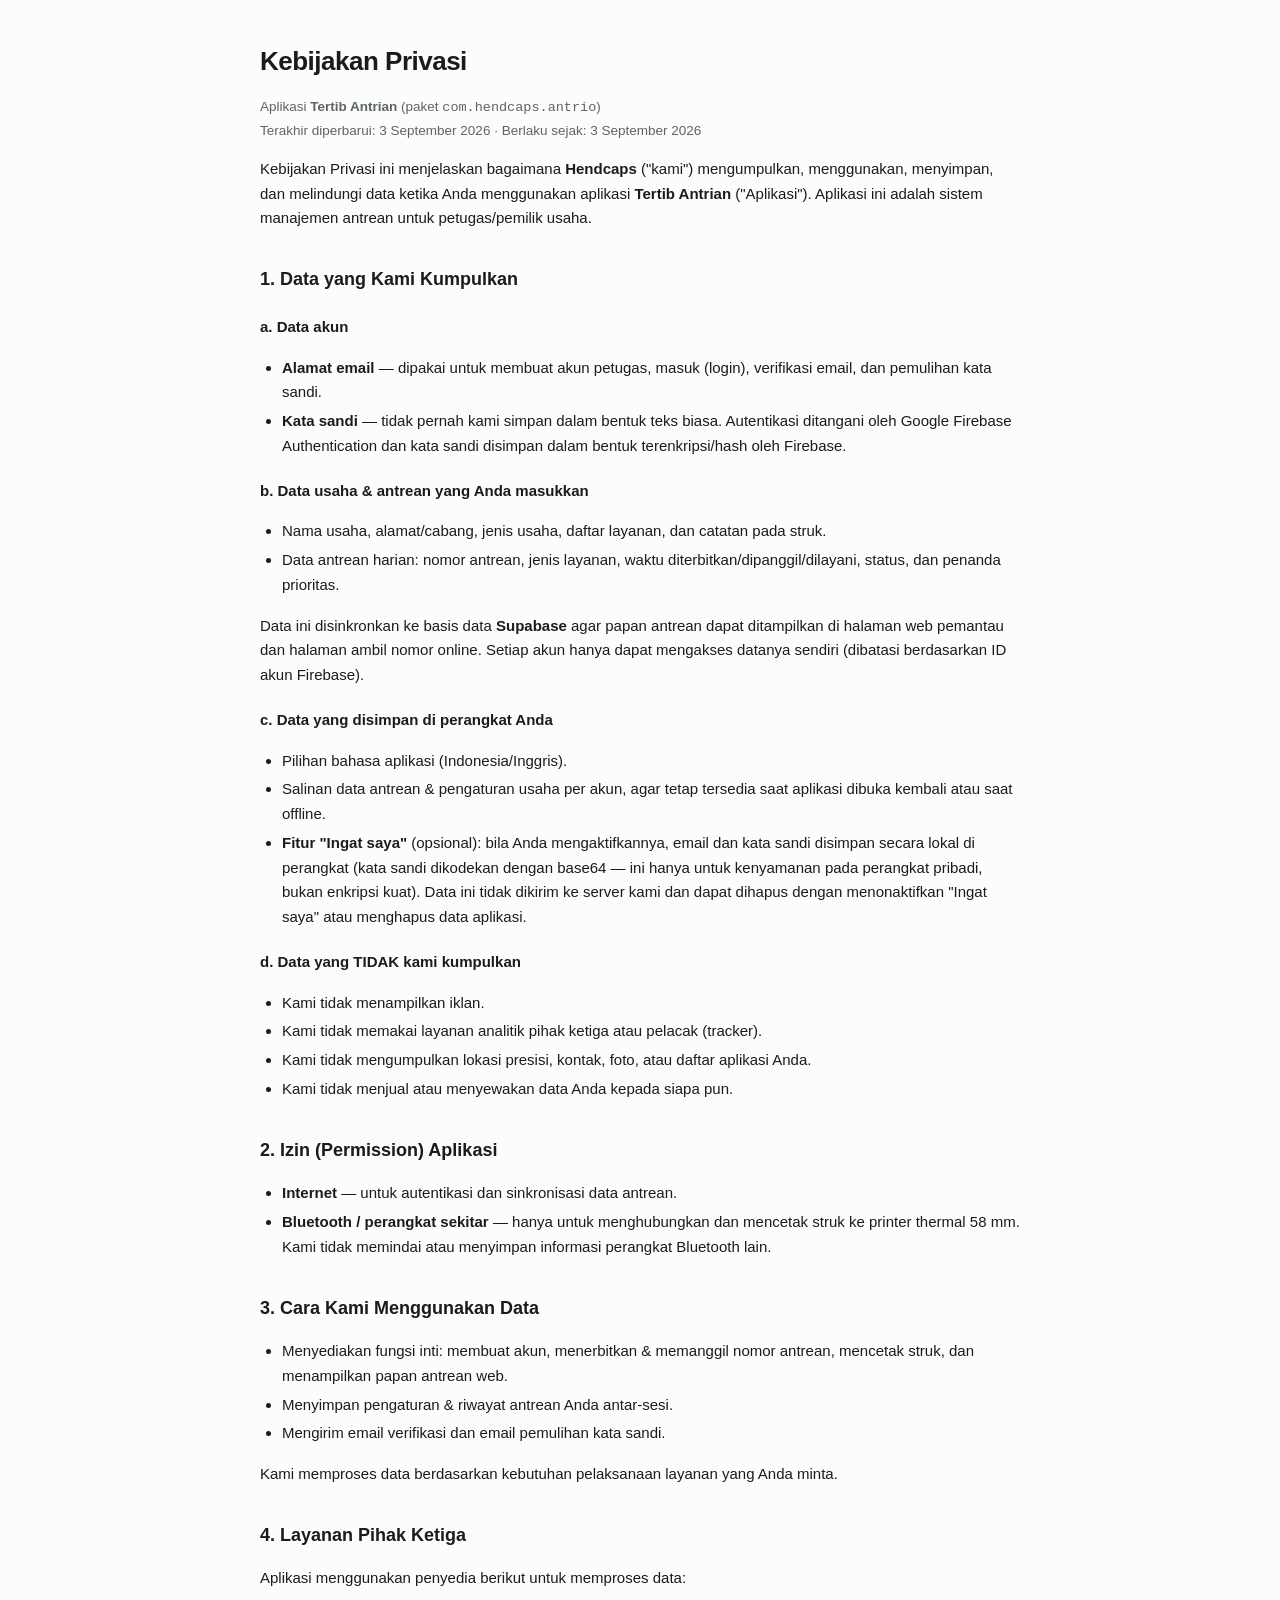
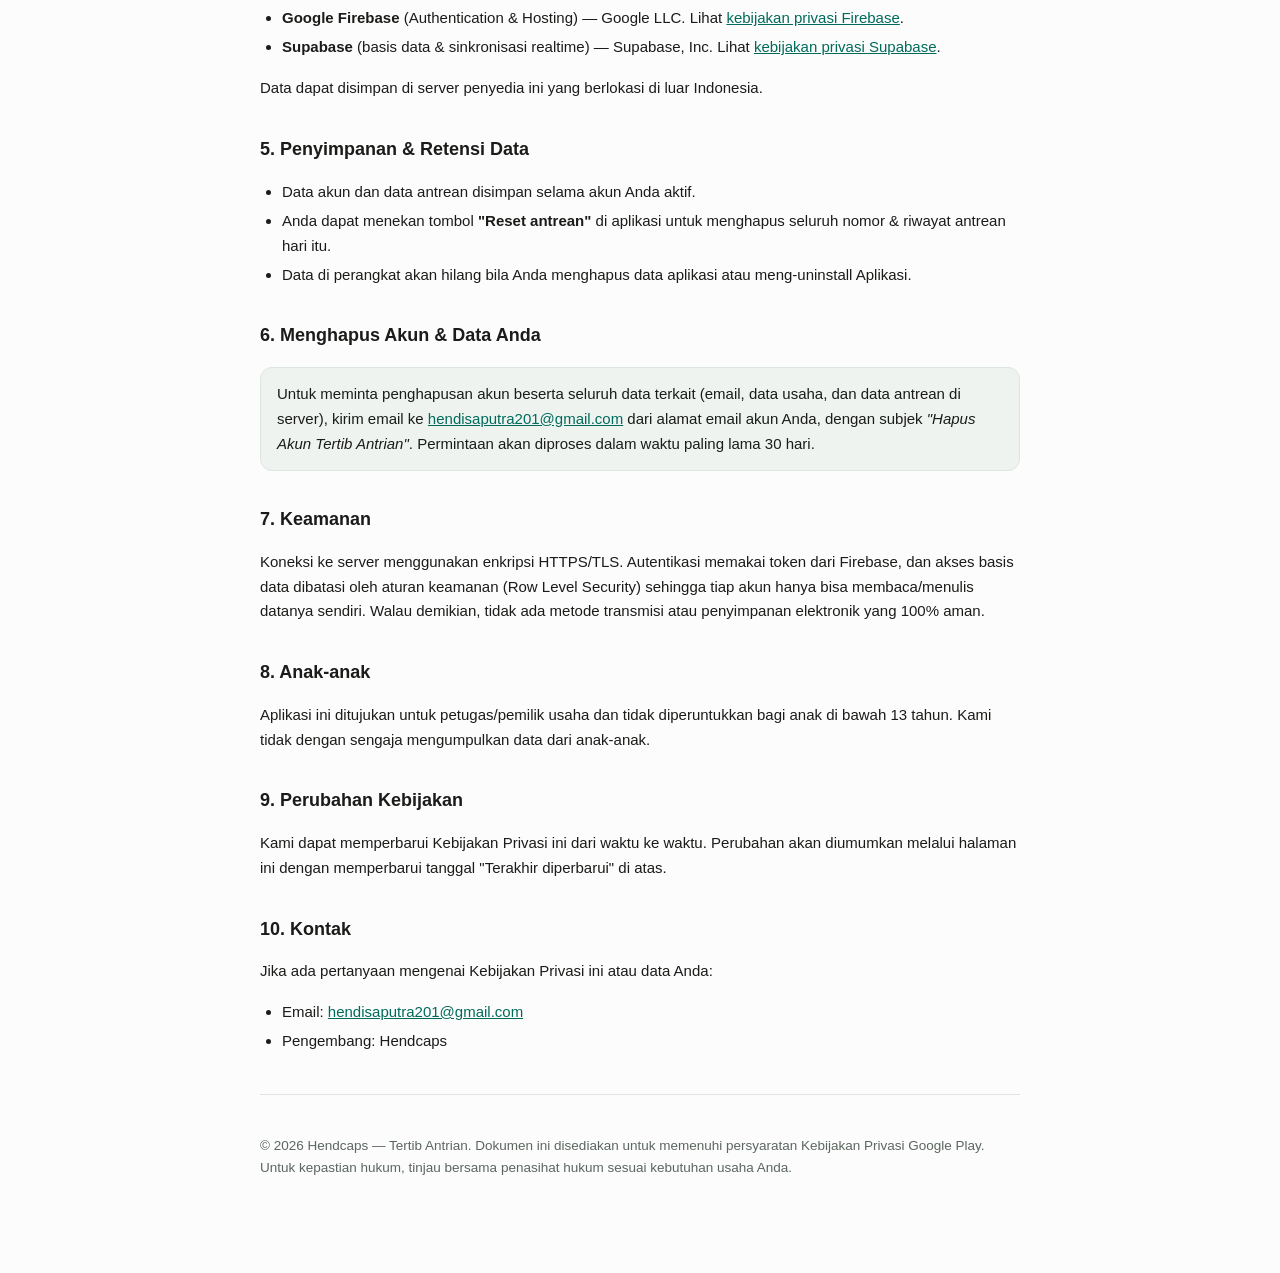
==== index.html @ e9e581f9 "Add files via upload" ====
<!doctype html>
<html lang="id">
<head>
<meta charset="utf-8">
<meta name="viewport" content="width=device-width, initial-scale=1">
<title>Kebijakan Privasi — Tertib Antrian</title>
<style>
  :root { color-scheme: light dark; }
  * { box-sizing: border-box; }
  body {
    font-family: -apple-system, BlinkMacSystemFont, "Segoe UI", Roboto, sans-serif;
    line-height: 1.65; margin: 0; padding: 40px 20px 80px;
    background: #fbfcfb; color: #1b1c1a;
  }
  main { max-width: 760px; margin: 0 auto; }
  h1 { font-size: 26px; margin: 0 0 4px; letter-spacing: -0.5px; }
  h2 { font-size: 18px; margin: 34px 0 8px; }
  h3 { font-size: 15px; margin: 20px 0 6px; }
  p, li { font-size: 15px; }
  ul { padding-left: 22px; }
  li { margin: 4px 0; }
  a { color: #006b5b; }
  .muted { color: #5c6660; font-size: 13.5px; }
  .box {
    background: #eef3f0; border: 1px solid #dde5e0; border-radius: 12px;
    padding: 14px 16px; margin: 16px 0;
  }
  hr { border: none; border-top: 1px solid #e0e5e1; margin: 40px 0; }
  @media (prefers-color-scheme: dark) {
    body { background: #14171a; color: #e6e9e6; }
    a { color: #62d3bd; }
    .muted { color: #9aa39d; }
    .box { background: #1e2529; border-color: #2b333a; }
    hr { border-top-color: #2b333a; }
  }
</style>
</head>
<body>
<main>

<h1>Kebijakan Privasi</h1>
<p class="muted">Aplikasi <strong>Tertib Antrian</strong> (paket <code>com.hendcaps.antrio</code>)<br>
Terakhir diperbarui: 3 September 2026 &middot; Berlaku sejak: 3 September 2026</p>

<p>Kebijakan Privasi ini menjelaskan bagaimana <strong>Hendcaps</strong> ("kami")
mengumpulkan, menggunakan, menyimpan, dan melindungi data ketika Anda menggunakan
aplikasi <strong>Tertib Antrian</strong> ("Aplikasi"). Aplikasi ini adalah sistem
manajemen antrean untuk petugas/pemilik usaha.</p>

<h2>1. Data yang Kami Kumpulkan</h2>

<h3>a. Data akun</h3>
<ul>
  <li><strong>Alamat email</strong> — dipakai untuk membuat akun petugas, masuk (login),
      verifikasi email, dan pemulihan kata sandi.</li>
  <li><strong>Kata sandi</strong> — tidak pernah kami simpan dalam bentuk teks biasa.
      Autentikasi ditangani oleh Google Firebase Authentication dan kata sandi
      disimpan dalam bentuk terenkripsi/hash oleh Firebase.</li>
</ul>

<h3>b. Data usaha & antrean yang Anda masukkan</h3>
<ul>
  <li>Nama usaha, alamat/cabang, jenis usaha, daftar layanan, dan catatan pada struk.</li>
  <li>Data antrean harian: nomor antrean, jenis layanan, waktu diterbitkan/dipanggil/dilayani,
      status, dan penanda prioritas.</li>
</ul>
<p>Data ini disinkronkan ke basis data <strong>Supabase</strong> agar papan antrean
dapat ditampilkan di halaman web pemantau dan halaman ambil nomor online. Setiap
akun hanya dapat mengakses datanya sendiri (dibatasi berdasarkan ID akun Firebase).</p>

<h3>c. Data yang disimpan di perangkat Anda</h3>
<ul>
  <li>Pilihan bahasa aplikasi (Indonesia/Inggris).</li>
  <li>Salinan data antrean & pengaturan usaha per akun, agar tetap tersedia saat
      aplikasi dibuka kembali atau saat offline.</li>
  <li><strong>Fitur "Ingat saya"</strong> (opsional): bila Anda mengaktifkannya, email
      dan kata sandi disimpan secara lokal di perangkat (kata sandi dikodekan dengan
      base64 — ini hanya untuk kenyamanan pada perangkat pribadi, bukan enkripsi kuat).
      Data ini tidak dikirim ke server kami dan dapat dihapus dengan menonaktifkan
      "Ingat saya" atau menghapus data aplikasi.</li>
</ul>

<h3>d. Data yang TIDAK kami kumpulkan</h3>
<ul>
  <li>Kami tidak menampilkan iklan.</li>
  <li>Kami tidak memakai layanan analitik pihak ketiga atau pelacak (tracker).</li>
  <li>Kami tidak mengumpulkan lokasi presisi, kontak, foto, atau daftar aplikasi Anda.</li>
  <li>Kami tidak menjual atau menyewakan data Anda kepada siapa pun.</li>
</ul>

<h2>2. Izin (Permission) Aplikasi</h2>
<ul>
  <li><strong>Internet</strong> — untuk autentikasi dan sinkronisasi data antrean.</li>
  <li><strong>Bluetooth / perangkat sekitar</strong> — hanya untuk menghubungkan dan
      mencetak struk ke printer thermal 58&nbsp;mm. Kami tidak memindai atau menyimpan
      informasi perangkat Bluetooth lain.</li>
</ul>

<h2>3. Cara Kami Menggunakan Data</h2>
<ul>
  <li>Menyediakan fungsi inti: membuat akun, menerbitkan & memanggil nomor antrean,
      mencetak struk, dan menampilkan papan antrean web.</li>
  <li>Menyimpan pengaturan & riwayat antrean Anda antar-sesi.</li>
  <li>Mengirim email verifikasi dan email pemulihan kata sandi.</li>
</ul>
<p>Kami memproses data berdasarkan kebutuhan pelaksanaan layanan yang Anda minta.</p>

<h2>4. Layanan Pihak Ketiga</h2>
<p>Aplikasi menggunakan penyedia berikut untuk memproses data:</p>
<ul>
  <li><strong>Google Firebase</strong> (Authentication &amp; Hosting) — Google LLC.
      Lihat <a href="https://firebase.google.com/support/privacy" target="_blank" rel="noopener">kebijakan privasi Firebase</a>.</li>
  <li><strong>Supabase</strong> (basis data &amp; sinkronisasi realtime) — Supabase, Inc.
      Lihat <a href="https://supabase.com/privacy" target="_blank" rel="noopener">kebijakan privasi Supabase</a>.</li>
</ul>
<p>Data dapat disimpan di server penyedia ini yang berlokasi di luar Indonesia.</p>

<h2>5. Penyimpanan &amp; Retensi Data</h2>
<ul>
  <li>Data akun dan data antrean disimpan selama akun Anda aktif.</li>
  <li>Anda dapat menekan tombol <strong>"Reset antrean"</strong> di aplikasi untuk
      menghapus seluruh nomor & riwayat antrean hari itu.</li>
  <li>Data di perangkat akan hilang bila Anda menghapus data aplikasi atau
      meng-uninstall Aplikasi.</li>
</ul>

<h2>6. Menghapus Akun &amp; Data Anda</h2>
<div class="box">
  <p style="margin:0">Untuk meminta penghapusan akun beserta seluruh data terkait
  (email, data usaha, dan data antrean di server), kirim email ke
  <a href="mailto:hendisaputra201@gmail.com">hendisaputra201@gmail.com</a>
  dari alamat email akun Anda, dengan subjek <em>"Hapus Akun Tertib Antrian"</em>.
  Permintaan akan diproses dalam waktu paling lama 30 hari.</p>
</div>

<h2>7. Keamanan</h2>
<p>Koneksi ke server menggunakan enkripsi HTTPS/TLS. Autentikasi memakai token dari
Firebase, dan akses basis data dibatasi oleh aturan keamanan (Row Level Security)
sehingga tiap akun hanya bisa membaca/menulis datanya sendiri. Walau demikian, tidak
ada metode transmisi atau penyimpanan elektronik yang 100% aman.</p>

<h2>8. Anak-anak</h2>
<p>Aplikasi ini ditujukan untuk petugas/pemilik usaha dan tidak diperuntukkan bagi
anak di bawah 13 tahun. Kami tidak dengan sengaja mengumpulkan data dari anak-anak.</p>

<h2>9. Perubahan Kebijakan</h2>
<p>Kami dapat memperbarui Kebijakan Privasi ini dari waktu ke waktu. Perubahan akan
diumumkan melalui halaman ini dengan memperbarui tanggal "Terakhir diperbarui" di atas.</p>

<h2>10. Kontak</h2>
<p>Jika ada pertanyaan mengenai Kebijakan Privasi ini atau data Anda:</p>
<ul>
  <li>Email: <a href="mailto:hendisaputra201@gmail.com">hendisaputra201@gmail.com</a></li>
  <li>Pengembang: Hendcaps</li>
</ul>

<hr>
<p class="muted">&copy; 2026 Hendcaps — Tertib Antrian. Dokumen ini disediakan untuk
memenuhi persyaratan Kebijakan Privasi Google Play. Untuk kepastian hukum, tinjau
bersama penasihat hukum sesuai kebutuhan usaha Anda.</p>

</main>
</body>
</html>
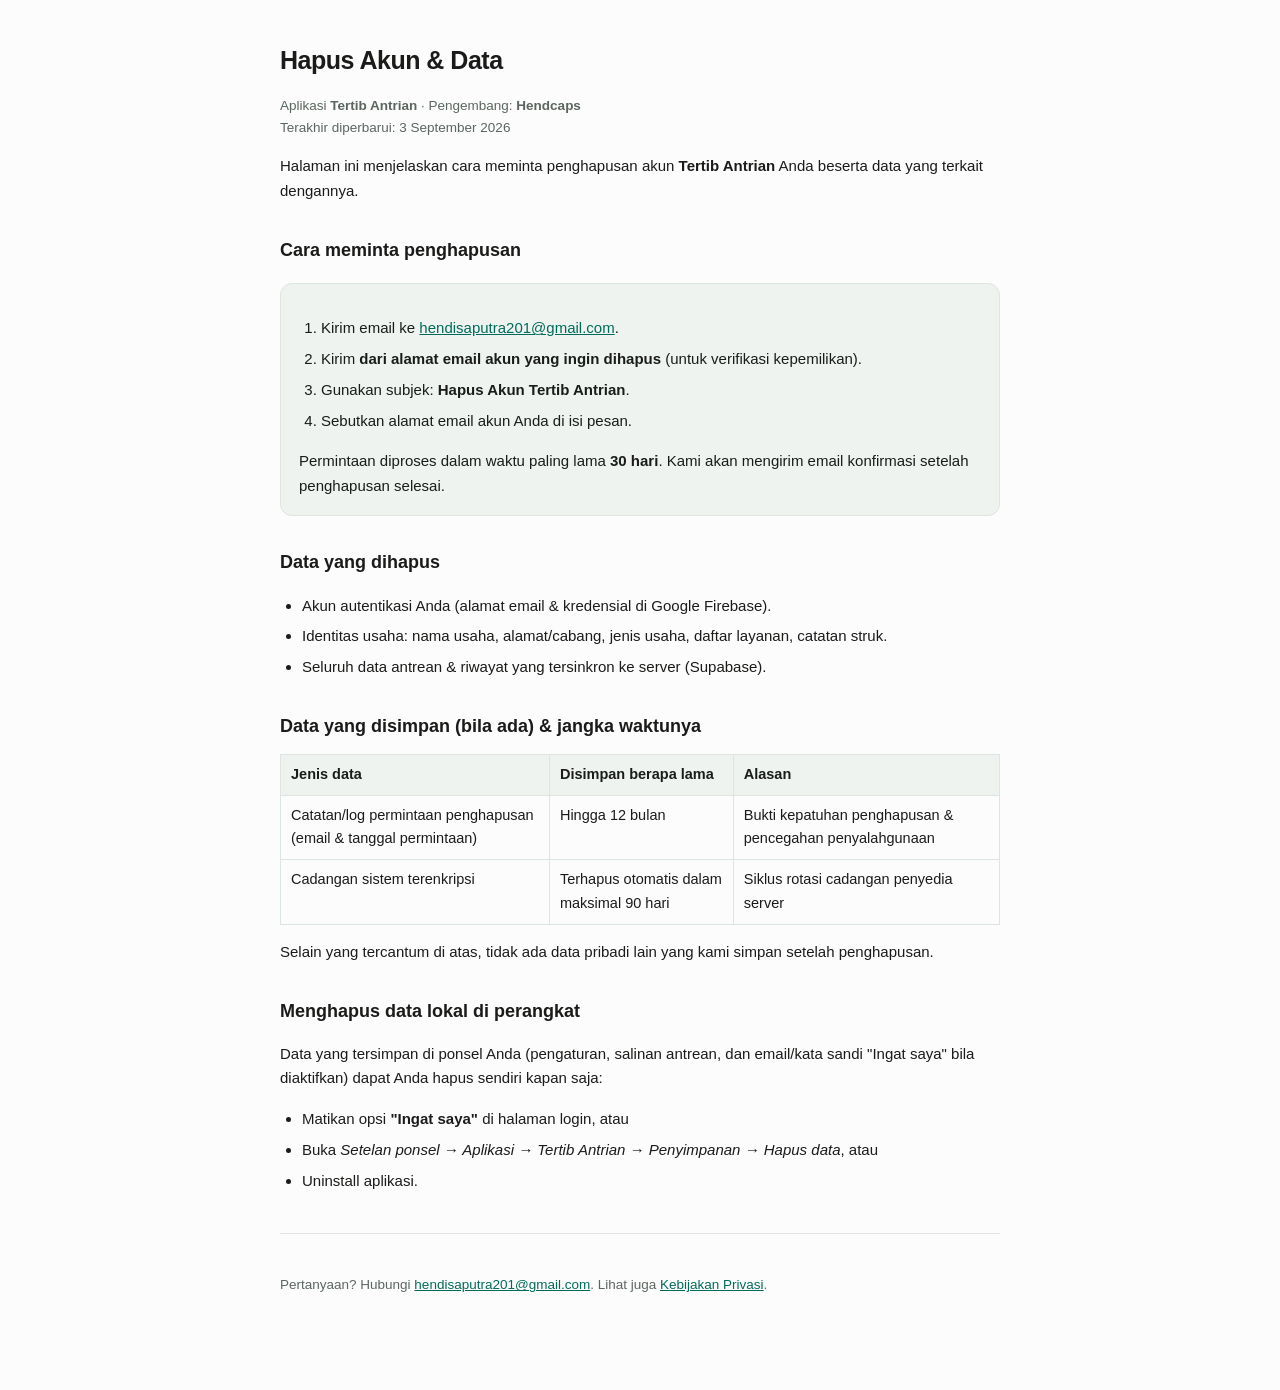
==== commit db8a1bf0: "Add files via upload" ====
--- a/index.html
+++ b/index.html
@@ -3,7 +3,7 @@
 <head>
 <meta charset="utf-8">
 <meta name="viewport" content="width=device-width, initial-scale=1">
-<title>Kebijakan Privasi — Tertib Antrian</title>
+<title>Hapus Akun & Data — Tertib Antrian</title>
 <style>
   :root { color-scheme: light dark; }
   * { box-sizing: border-box; }
@@ -12,25 +12,28 @@
     line-height: 1.65; margin: 0; padding: 40px 20px 80px;
     background: #fbfcfb; color: #1b1c1a;
   }
-  main { max-width: 760px; margin: 0 auto; }
-  h1 { font-size: 26px; margin: 0 0 4px; letter-spacing: -0.5px; }
-  h2 { font-size: 18px; margin: 34px 0 8px; }
-  h3 { font-size: 15px; margin: 20px 0 6px; }
+  main { max-width: 720px; margin: 0 auto; }
+  h1 { font-size: 25px; margin: 0 0 4px; letter-spacing: -0.5px; }
+  h2 { font-size: 18px; margin: 32px 0 8px; }
   p, li { font-size: 15px; }
-  ul { padding-left: 22px; }
-  li { margin: 4px 0; }
+  ol, ul { padding-left: 22px; }
+  li { margin: 6px 0; }
   a { color: #006b5b; }
   .muted { color: #5c6660; font-size: 13.5px; }
   .box {
     background: #eef3f0; border: 1px solid #dde5e0; border-radius: 12px;
-    padding: 14px 16px; margin: 16px 0;
+    padding: 16px 18px; margin: 18px 0;
   }
+  table { border-collapse: collapse; width: 100%; margin: 12px 0; font-size: 14.5px; }
+  th, td { border: 1px solid #dde5e0; padding: 8px 10px; text-align: left; vertical-align: top; }
+  th { background: #eef3f0; }
   hr { border: none; border-top: 1px solid #e0e5e1; margin: 40px 0; }
   @media (prefers-color-scheme: dark) {
     body { background: #14171a; color: #e6e9e6; }
     a { color: #62d3bd; }
     .muted { color: #9aa39d; }
-    .box { background: #1e2529; border-color: #2b333a; }
+    .box, th { background: #1e2529; border-color: #2b333a; }
+    td { border-color: #2b333a; }
     hr { border-top-color: #2b333a; }
   }
 </style>
@@ -38,126 +41,61 @@
 <body>
 <main>
 
-<h1>Kebijakan Privasi</h1>
-<p class="muted">Aplikasi <strong>Tertib Antrian</strong> (paket <code>com.hendcaps.antrio</code>)<br>
-Terakhir diperbarui: 3 September 2026 &middot; Berlaku sejak: 3 September 2026</p>
+<h1>Hapus Akun &amp; Data</h1>
+<p class="muted">Aplikasi <strong>Tertib Antrian</strong> &middot; Pengembang: <strong>Hendcaps</strong><br>
+Terakhir diperbarui: 3 September 2026</p>
 
-<p>Kebijakan Privasi ini menjelaskan bagaimana <strong>Hendcaps</strong> ("kami")
-mengumpulkan, menggunakan, menyimpan, dan melindungi data ketika Anda menggunakan
-aplikasi <strong>Tertib Antrian</strong> ("Aplikasi"). Aplikasi ini adalah sistem
-manajemen antrean untuk petugas/pemilik usaha.</p>
+<p>Halaman ini menjelaskan cara meminta penghapusan akun <strong>Tertib Antrian</strong>
+Anda beserta data yang terkait dengannya.</p>
 
-<h2>1. Data yang Kami Kumpulkan</h2>
+<h2>Cara meminta penghapusan</h2>
+<div class="box">
+  <ol>
+    <li>Kirim email ke <a href="mailto:hendisaputra201@gmail.com?subject=Hapus%20Akun%20Tertib%20Antrian">hendisaputra201@gmail.com</a>.</li>
+    <li>Kirim <strong>dari alamat email akun yang ingin dihapus</strong> (untuk verifikasi kepemilikan).</li>
+    <li>Gunakan subjek: <strong>Hapus Akun Tertib Antrian</strong>.</li>
+    <li>Sebutkan alamat email akun Anda di isi pesan.</li>
+  </ol>
+  <p style="margin:0">Permintaan diproses dalam waktu paling lama <strong>30 hari</strong>.
+  Kami akan mengirim email konfirmasi setelah penghapusan selesai.</p>
+</div>
 
-<h3>a. Data akun</h3>
+<h2>Data yang dihapus</h2>
 <ul>
-  <li><strong>Alamat email</strong> — dipakai untuk membuat akun petugas, masuk (login),
-      verifikasi email, dan pemulihan kata sandi.</li>
-  <li><strong>Kata sandi</strong> — tidak pernah kami simpan dalam bentuk teks biasa.
-      Autentikasi ditangani oleh Google Firebase Authentication dan kata sandi
-      disimpan dalam bentuk terenkripsi/hash oleh Firebase.</li>
+  <li>Akun autentikasi Anda (alamat email &amp; kredensial di Google Firebase).</li>
+  <li>Identitas usaha: nama usaha, alamat/cabang, jenis usaha, daftar layanan, catatan struk.</li>
+  <li>Seluruh data antrean & riwayat yang tersinkron ke server (Supabase).</li>
 </ul>
 
-<h3>b. Data usaha & antrean yang Anda masukkan</h3>
+<h2>Data yang disimpan (bila ada) &amp; jangka waktunya</h2>
+<table>
+  <tr><th>Jenis data</th><th>Disimpan berapa lama</th><th>Alasan</th></tr>
+  <tr>
+    <td>Catatan/log permintaan penghapusan (email &amp; tanggal permintaan)</td>
+    <td>Hingga 12 bulan</td>
+    <td>Bukti kepatuhan penghapusan &amp; pencegahan penyalahgunaan</td>
+  </tr>
+  <tr>
+    <td>Cadangan sistem terenkripsi</td>
+    <td>Terhapus otomatis dalam maksimal 90 hari</td>
+    <td>Siklus rotasi cadangan penyedia server</td>
+  </tr>
+</table>
+<p>Selain yang tercantum di atas, tidak ada data pribadi lain yang kami simpan setelah
+penghapusan.</p>
+
+<h2>Menghapus data lokal di perangkat</h2>
+<p>Data yang tersimpan di ponsel Anda (pengaturan, salinan antrean, dan email/kata sandi
+"Ingat saya" bila diaktifkan) dapat Anda hapus sendiri kapan saja:</p>
 <ul>
-  <li>Nama usaha, alamat/cabang, jenis usaha, daftar layanan, dan catatan pada struk.</li>
-  <li>Data antrean harian: nomor antrean, jenis layanan, waktu diterbitkan/dipanggil/dilayani,
-      status, dan penanda prioritas.</li>
-</ul>
-<p>Data ini disinkronkan ke basis data <strong>Supabase</strong> agar papan antrean
-dapat ditampilkan di halaman web pemantau dan halaman ambil nomor online. Setiap
-akun hanya dapat mengakses datanya sendiri (dibatasi berdasarkan ID akun Firebase).</p>
-
-<h3>c. Data yang disimpan di perangkat Anda</h3>
-<ul>
-  <li>Pilihan bahasa aplikasi (Indonesia/Inggris).</li>
-  <li>Salinan data antrean & pengaturan usaha per akun, agar tetap tersedia saat
-      aplikasi dibuka kembali atau saat offline.</li>
-  <li><strong>Fitur "Ingat saya"</strong> (opsional): bila Anda mengaktifkannya, email
-      dan kata sandi disimpan secara lokal di perangkat (kata sandi dikodekan dengan
-      base64 — ini hanya untuk kenyamanan pada perangkat pribadi, bukan enkripsi kuat).
-      Data ini tidak dikirim ke server kami dan dapat dihapus dengan menonaktifkan
-      "Ingat saya" atau menghapus data aplikasi.</li>
-</ul>
-
-<h3>d. Data yang TIDAK kami kumpulkan</h3>
-<ul>
-  <li>Kami tidak menampilkan iklan.</li>
-  <li>Kami tidak memakai layanan analitik pihak ketiga atau pelacak (tracker).</li>
-  <li>Kami tidak mengumpulkan lokasi presisi, kontak, foto, atau daftar aplikasi Anda.</li>
-  <li>Kami tidak menjual atau menyewakan data Anda kepada siapa pun.</li>
-</ul>
-
-<h2>2. Izin (Permission) Aplikasi</h2>
-<ul>
-  <li><strong>Internet</strong> — untuk autentikasi dan sinkronisasi data antrean.</li>
-  <li><strong>Bluetooth / perangkat sekitar</strong> — hanya untuk menghubungkan dan
-      mencetak struk ke printer thermal 58&nbsp;mm. Kami tidak memindai atau menyimpan
-      informasi perangkat Bluetooth lain.</li>
-</ul>
-
-<h2>3. Cara Kami Menggunakan Data</h2>
-<ul>
-  <li>Menyediakan fungsi inti: membuat akun, menerbitkan & memanggil nomor antrean,
-      mencetak struk, dan menampilkan papan antrean web.</li>
-  <li>Menyimpan pengaturan & riwayat antrean Anda antar-sesi.</li>
-  <li>Mengirim email verifikasi dan email pemulihan kata sandi.</li>
-</ul>
-<p>Kami memproses data berdasarkan kebutuhan pelaksanaan layanan yang Anda minta.</p>
-
-<h2>4. Layanan Pihak Ketiga</h2>
-<p>Aplikasi menggunakan penyedia berikut untuk memproses data:</p>
-<ul>
-  <li><strong>Google Firebase</strong> (Authentication &amp; Hosting) — Google LLC.
-      Lihat <a href="https://firebase.google.com/support/privacy" target="_blank" rel="noopener">kebijakan privasi Firebase</a>.</li>
-  <li><strong>Supabase</strong> (basis data &amp; sinkronisasi realtime) — Supabase, Inc.
-      Lihat <a href="https://supabase.com/privacy" target="_blank" rel="noopener">kebijakan privasi Supabase</a>.</li>
-</ul>
-<p>Data dapat disimpan di server penyedia ini yang berlokasi di luar Indonesia.</p>
-
-<h2>5. Penyimpanan &amp; Retensi Data</h2>
-<ul>
-  <li>Data akun dan data antrean disimpan selama akun Anda aktif.</li>
-  <li>Anda dapat menekan tombol <strong>"Reset antrean"</strong> di aplikasi untuk
-      menghapus seluruh nomor & riwayat antrean hari itu.</li>
-  <li>Data di perangkat akan hilang bila Anda menghapus data aplikasi atau
-      meng-uninstall Aplikasi.</li>
-</ul>
-
-<h2>6. Menghapus Akun &amp; Data Anda</h2>
-<div class="box">
-  <p style="margin:0">Untuk meminta penghapusan akun beserta seluruh data terkait
-  (email, data usaha, dan data antrean di server), kirim email ke
-  <a href="mailto:hendisaputra201@gmail.com">hendisaputra201@gmail.com</a>
-  dari alamat email akun Anda, dengan subjek <em>"Hapus Akun Tertib Antrian"</em>.
-  Permintaan akan diproses dalam waktu paling lama 30 hari.</p>
-</div>
-
-<h2>7. Keamanan</h2>
-<p>Koneksi ke server menggunakan enkripsi HTTPS/TLS. Autentikasi memakai token dari
-Firebase, dan akses basis data dibatasi oleh aturan keamanan (Row Level Security)
-sehingga tiap akun hanya bisa membaca/menulis datanya sendiri. Walau demikian, tidak
-ada metode transmisi atau penyimpanan elektronik yang 100% aman.</p>
-
-<h2>8. Anak-anak</h2>
-<p>Aplikasi ini ditujukan untuk petugas/pemilik usaha dan tidak diperuntukkan bagi
-anak di bawah 13 tahun. Kami tidak dengan sengaja mengumpulkan data dari anak-anak.</p>
-
-<h2>9. Perubahan Kebijakan</h2>
-<p>Kami dapat memperbarui Kebijakan Privasi ini dari waktu ke waktu. Perubahan akan
-diumumkan melalui halaman ini dengan memperbarui tanggal "Terakhir diperbarui" di atas.</p>
-
-<h2>10. Kontak</h2>
-<p>Jika ada pertanyaan mengenai Kebijakan Privasi ini atau data Anda:</p>
-<ul>
-  <li>Email: <a href="mailto:hendisaputra201@gmail.com">hendisaputra201@gmail.com</a></li>
-  <li>Pengembang: Hendcaps</li>
+  <li>Matikan opsi <strong>"Ingat saya"</strong> di halaman login, atau</li>
+  <li>Buka <em>Setelan ponsel → Aplikasi → Tertib Antrian → Penyimpanan → Hapus data</em>, atau</li>
+  <li>Uninstall aplikasi.</li>
 </ul>
 
 <hr>
-<p class="muted">&copy; 2026 Hendcaps — Tertib Antrian. Dokumen ini disediakan untuk
-memenuhi persyaratan Kebijakan Privasi Google Play. Untuk kepastian hukum, tinjau
-bersama penasihat hukum sesuai kebutuhan usaha Anda.</p>
+<p class="muted">Pertanyaan? Hubungi <a href="mailto:hendisaputra201@gmail.com">hendisaputra201@gmail.com</a>.
+Lihat juga <a href="/privacy">Kebijakan Privasi</a>.</p>
 
 </main>
 </body>
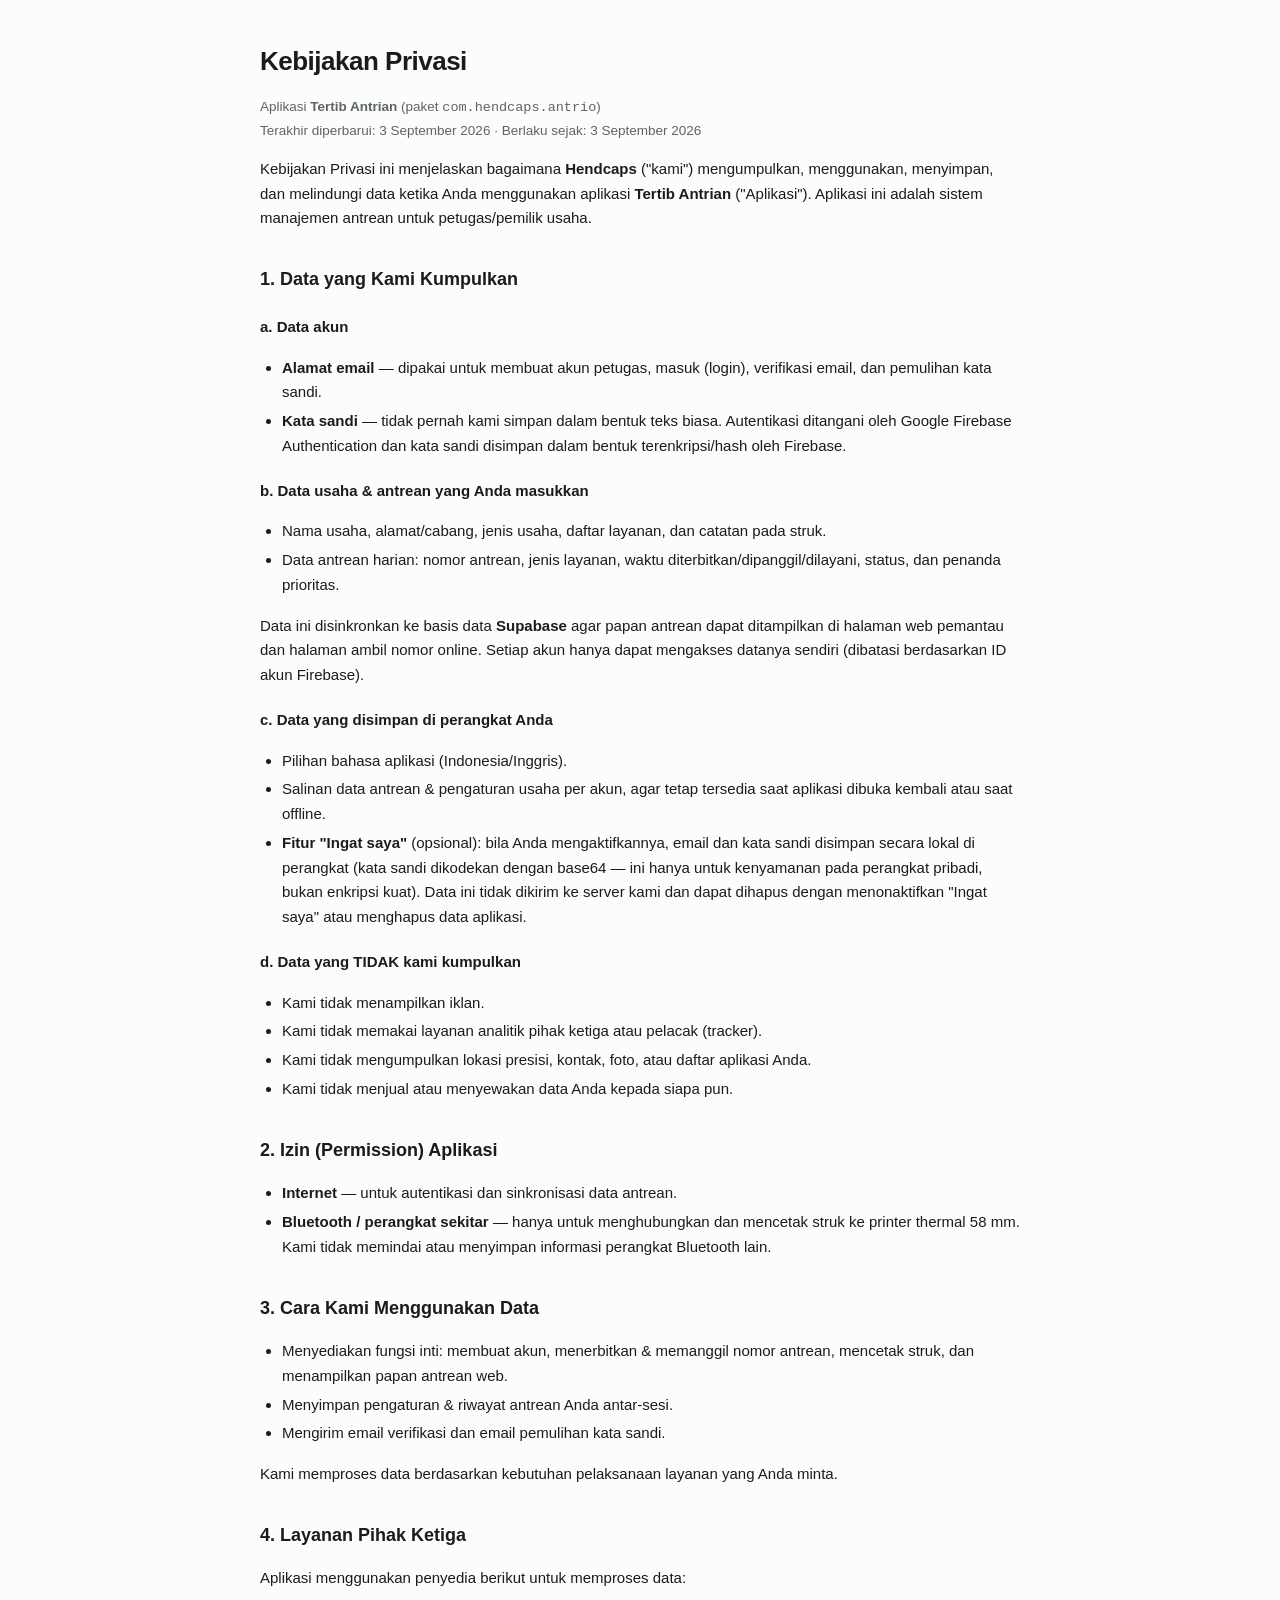
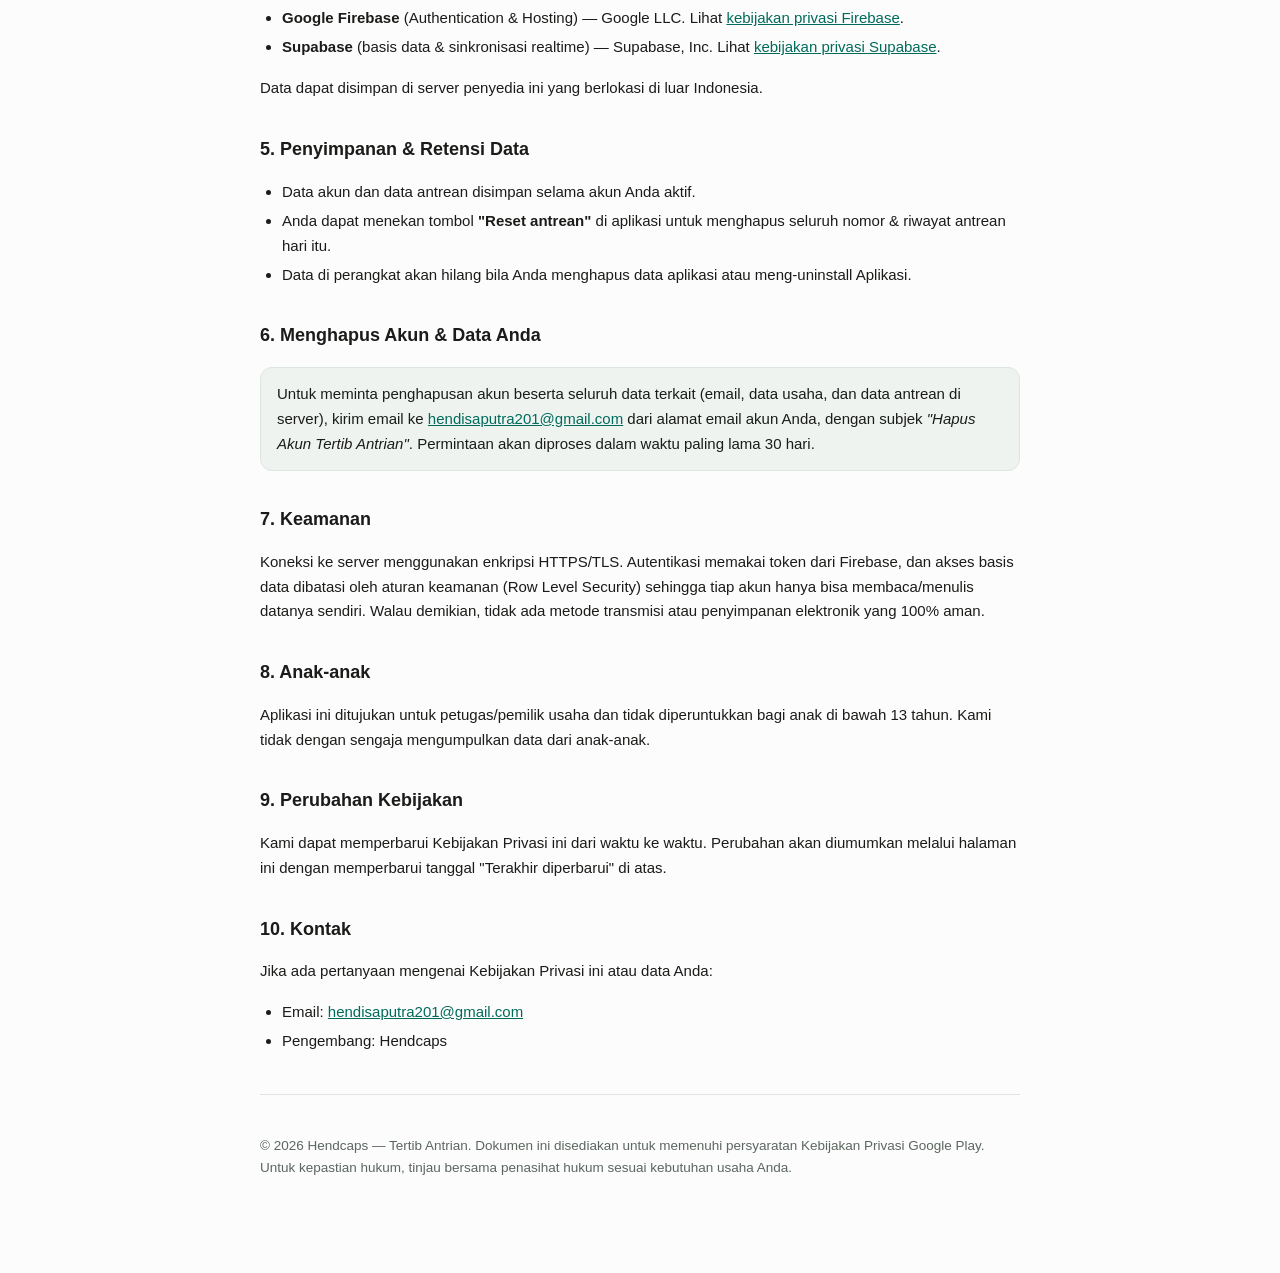
==== commit 206b0393: "Add files via upload" ====
--- a/index.html
+++ b/index.html
@@ -3,7 +3,7 @@
 <head>
 <meta charset="utf-8">
 <meta name="viewport" content="width=device-width, initial-scale=1">
-<title>Hapus Akun & Data — Tertib Antrian</title>
+<title>Kebijakan Privasi — Tertib Antrian</title>
 <style>
   :root { color-scheme: light dark; }
   * { box-sizing: border-box; }
@@ -12,28 +12,25 @@
     line-height: 1.65; margin: 0; padding: 40px 20px 80px;
     background: #fbfcfb; color: #1b1c1a;
   }
-  main { max-width: 720px; margin: 0 auto; }
-  h1 { font-size: 25px; margin: 0 0 4px; letter-spacing: -0.5px; }
-  h2 { font-size: 18px; margin: 32px 0 8px; }
+  main { max-width: 760px; margin: 0 auto; }
+  h1 { font-size: 26px; margin: 0 0 4px; letter-spacing: -0.5px; }
+  h2 { font-size: 18px; margin: 34px 0 8px; }
+  h3 { font-size: 15px; margin: 20px 0 6px; }
   p, li { font-size: 15px; }
-  ol, ul { padding-left: 22px; }
-  li { margin: 6px 0; }
+  ul { padding-left: 22px; }
+  li { margin: 4px 0; }
   a { color: #006b5b; }
   .muted { color: #5c6660; font-size: 13.5px; }
   .box {
     background: #eef3f0; border: 1px solid #dde5e0; border-radius: 12px;
-    padding: 16px 18px; margin: 18px 0;
+    padding: 14px 16px; margin: 16px 0;
   }
-  table { border-collapse: collapse; width: 100%; margin: 12px 0; font-size: 14.5px; }
-  th, td { border: 1px solid #dde5e0; padding: 8px 10px; text-align: left; vertical-align: top; }
-  th { background: #eef3f0; }
   hr { border: none; border-top: 1px solid #e0e5e1; margin: 40px 0; }
   @media (prefers-color-scheme: dark) {
     body { background: #14171a; color: #e6e9e6; }
     a { color: #62d3bd; }
     .muted { color: #9aa39d; }
-    .box, th { background: #1e2529; border-color: #2b333a; }
-    td { border-color: #2b333a; }
+    .box { background: #1e2529; border-color: #2b333a; }
     hr { border-top-color: #2b333a; }
   }
 </style>
@@ -41,61 +38,126 @@
 <body>
 <main>
 
-<h1>Hapus Akun &amp; Data</h1>
-<p class="muted">Aplikasi <strong>Tertib Antrian</strong> &middot; Pengembang: <strong>Hendcaps</strong><br>
-Terakhir diperbarui: 3 September 2026</p>
+<h1>Kebijakan Privasi</h1>
+<p class="muted">Aplikasi <strong>Tertib Antrian</strong> (paket <code>com.hendcaps.antrio</code>)<br>
+Terakhir diperbarui: 3 September 2026 &middot; Berlaku sejak: 3 September 2026</p>
 
-<p>Halaman ini menjelaskan cara meminta penghapusan akun <strong>Tertib Antrian</strong>
-Anda beserta data yang terkait dengannya.</p>
+<p>Kebijakan Privasi ini menjelaskan bagaimana <strong>Hendcaps</strong> ("kami")
+mengumpulkan, menggunakan, menyimpan, dan melindungi data ketika Anda menggunakan
+aplikasi <strong>Tertib Antrian</strong> ("Aplikasi"). Aplikasi ini adalah sistem
+manajemen antrean untuk petugas/pemilik usaha.</p>
 
-<h2>Cara meminta penghapusan</h2>
+<h2>1. Data yang Kami Kumpulkan</h2>
+
+<h3>a. Data akun</h3>
+<ul>
+  <li><strong>Alamat email</strong> — dipakai untuk membuat akun petugas, masuk (login),
+      verifikasi email, dan pemulihan kata sandi.</li>
+  <li><strong>Kata sandi</strong> — tidak pernah kami simpan dalam bentuk teks biasa.
+      Autentikasi ditangani oleh Google Firebase Authentication dan kata sandi
+      disimpan dalam bentuk terenkripsi/hash oleh Firebase.</li>
+</ul>
+
+<h3>b. Data usaha & antrean yang Anda masukkan</h3>
+<ul>
+  <li>Nama usaha, alamat/cabang, jenis usaha, daftar layanan, dan catatan pada struk.</li>
+  <li>Data antrean harian: nomor antrean, jenis layanan, waktu diterbitkan/dipanggil/dilayani,
+      status, dan penanda prioritas.</li>
+</ul>
+<p>Data ini disinkronkan ke basis data <strong>Supabase</strong> agar papan antrean
+dapat ditampilkan di halaman web pemantau dan halaman ambil nomor online. Setiap
+akun hanya dapat mengakses datanya sendiri (dibatasi berdasarkan ID akun Firebase).</p>
+
+<h3>c. Data yang disimpan di perangkat Anda</h3>
+<ul>
+  <li>Pilihan bahasa aplikasi (Indonesia/Inggris).</li>
+  <li>Salinan data antrean & pengaturan usaha per akun, agar tetap tersedia saat
+      aplikasi dibuka kembali atau saat offline.</li>
+  <li><strong>Fitur "Ingat saya"</strong> (opsional): bila Anda mengaktifkannya, email
+      dan kata sandi disimpan secara lokal di perangkat (kata sandi dikodekan dengan
+      base64 — ini hanya untuk kenyamanan pada perangkat pribadi, bukan enkripsi kuat).
+      Data ini tidak dikirim ke server kami dan dapat dihapus dengan menonaktifkan
+      "Ingat saya" atau menghapus data aplikasi.</li>
+</ul>
+
+<h3>d. Data yang TIDAK kami kumpulkan</h3>
+<ul>
+  <li>Kami tidak menampilkan iklan.</li>
+  <li>Kami tidak memakai layanan analitik pihak ketiga atau pelacak (tracker).</li>
+  <li>Kami tidak mengumpulkan lokasi presisi, kontak, foto, atau daftar aplikasi Anda.</li>
+  <li>Kami tidak menjual atau menyewakan data Anda kepada siapa pun.</li>
+</ul>
+
+<h2>2. Izin (Permission) Aplikasi</h2>
+<ul>
+  <li><strong>Internet</strong> — untuk autentikasi dan sinkronisasi data antrean.</li>
+  <li><strong>Bluetooth / perangkat sekitar</strong> — hanya untuk menghubungkan dan
+      mencetak struk ke printer thermal 58&nbsp;mm. Kami tidak memindai atau menyimpan
+      informasi perangkat Bluetooth lain.</li>
+</ul>
+
+<h2>3. Cara Kami Menggunakan Data</h2>
+<ul>
+  <li>Menyediakan fungsi inti: membuat akun, menerbitkan & memanggil nomor antrean,
+      mencetak struk, dan menampilkan papan antrean web.</li>
+  <li>Menyimpan pengaturan & riwayat antrean Anda antar-sesi.</li>
+  <li>Mengirim email verifikasi dan email pemulihan kata sandi.</li>
+</ul>
+<p>Kami memproses data berdasarkan kebutuhan pelaksanaan layanan yang Anda minta.</p>
+
+<h2>4. Layanan Pihak Ketiga</h2>
+<p>Aplikasi menggunakan penyedia berikut untuk memproses data:</p>
+<ul>
+  <li><strong>Google Firebase</strong> (Authentication &amp; Hosting) — Google LLC.
+      Lihat <a href="https://firebase.google.com/support/privacy" target="_blank" rel="noopener">kebijakan privasi Firebase</a>.</li>
+  <li><strong>Supabase</strong> (basis data &amp; sinkronisasi realtime) — Supabase, Inc.
+      Lihat <a href="https://supabase.com/privacy" target="_blank" rel="noopener">kebijakan privasi Supabase</a>.</li>
+</ul>
+<p>Data dapat disimpan di server penyedia ini yang berlokasi di luar Indonesia.</p>
+
+<h2>5. Penyimpanan &amp; Retensi Data</h2>
+<ul>
+  <li>Data akun dan data antrean disimpan selama akun Anda aktif.</li>
+  <li>Anda dapat menekan tombol <strong>"Reset antrean"</strong> di aplikasi untuk
+      menghapus seluruh nomor & riwayat antrean hari itu.</li>
+  <li>Data di perangkat akan hilang bila Anda menghapus data aplikasi atau
+      meng-uninstall Aplikasi.</li>
+</ul>
+
+<h2>6. Menghapus Akun &amp; Data Anda</h2>
 <div class="box">
-  <ol>
-    <li>Kirim email ke <a href="mailto:hendisaputra201@gmail.com?subject=Hapus%20Akun%20Tertib%20Antrian">hendisaputra201@gmail.com</a>.</li>
-    <li>Kirim <strong>dari alamat email akun yang ingin dihapus</strong> (untuk verifikasi kepemilikan).</li>
-    <li>Gunakan subjek: <strong>Hapus Akun Tertib Antrian</strong>.</li>
-    <li>Sebutkan alamat email akun Anda di isi pesan.</li>
-  </ol>
-  <p style="margin:0">Permintaan diproses dalam waktu paling lama <strong>30 hari</strong>.
-  Kami akan mengirim email konfirmasi setelah penghapusan selesai.</p>
+  <p style="margin:0">Untuk meminta penghapusan akun beserta seluruh data terkait
+  (email, data usaha, dan data antrean di server), kirim email ke
+  <a href="mailto:hendisaputra201@gmail.com">hendisaputra201@gmail.com</a>
+  dari alamat email akun Anda, dengan subjek <em>"Hapus Akun Tertib Antrian"</em>.
+  Permintaan akan diproses dalam waktu paling lama 30 hari.</p>
 </div>
 
-<h2>Data yang dihapus</h2>
+<h2>7. Keamanan</h2>
+<p>Koneksi ke server menggunakan enkripsi HTTPS/TLS. Autentikasi memakai token dari
+Firebase, dan akses basis data dibatasi oleh aturan keamanan (Row Level Security)
+sehingga tiap akun hanya bisa membaca/menulis datanya sendiri. Walau demikian, tidak
+ada metode transmisi atau penyimpanan elektronik yang 100% aman.</p>
+
+<h2>8. Anak-anak</h2>
+<p>Aplikasi ini ditujukan untuk petugas/pemilik usaha dan tidak diperuntukkan bagi
+anak di bawah 13 tahun. Kami tidak dengan sengaja mengumpulkan data dari anak-anak.</p>
+
+<h2>9. Perubahan Kebijakan</h2>
+<p>Kami dapat memperbarui Kebijakan Privasi ini dari waktu ke waktu. Perubahan akan
+diumumkan melalui halaman ini dengan memperbarui tanggal "Terakhir diperbarui" di atas.</p>
+
+<h2>10. Kontak</h2>
+<p>Jika ada pertanyaan mengenai Kebijakan Privasi ini atau data Anda:</p>
 <ul>
-  <li>Akun autentikasi Anda (alamat email &amp; kredensial di Google Firebase).</li>
-  <li>Identitas usaha: nama usaha, alamat/cabang, jenis usaha, daftar layanan, catatan struk.</li>
-  <li>Seluruh data antrean & riwayat yang tersinkron ke server (Supabase).</li>
-</ul>
-
-<h2>Data yang disimpan (bila ada) &amp; jangka waktunya</h2>
-<table>
-  <tr><th>Jenis data</th><th>Disimpan berapa lama</th><th>Alasan</th></tr>
-  <tr>
-    <td>Catatan/log permintaan penghapusan (email &amp; tanggal permintaan)</td>
-    <td>Hingga 12 bulan</td>
-    <td>Bukti kepatuhan penghapusan &amp; pencegahan penyalahgunaan</td>
-  </tr>
-  <tr>
-    <td>Cadangan sistem terenkripsi</td>
-    <td>Terhapus otomatis dalam maksimal 90 hari</td>
-    <td>Siklus rotasi cadangan penyedia server</td>
-  </tr>
-</table>
-<p>Selain yang tercantum di atas, tidak ada data pribadi lain yang kami simpan setelah
-penghapusan.</p>
-
-<h2>Menghapus data lokal di perangkat</h2>
-<p>Data yang tersimpan di ponsel Anda (pengaturan, salinan antrean, dan email/kata sandi
-"Ingat saya" bila diaktifkan) dapat Anda hapus sendiri kapan saja:</p>
-<ul>
-  <li>Matikan opsi <strong>"Ingat saya"</strong> di halaman login, atau</li>
-  <li>Buka <em>Setelan ponsel → Aplikasi → Tertib Antrian → Penyimpanan → Hapus data</em>, atau</li>
-  <li>Uninstall aplikasi.</li>
+  <li>Email: <a href="mailto:hendisaputra201@gmail.com">hendisaputra201@gmail.com</a></li>
+  <li>Pengembang: Hendcaps</li>
 </ul>
 
 <hr>
-<p class="muted">Pertanyaan? Hubungi <a href="mailto:hendisaputra201@gmail.com">hendisaputra201@gmail.com</a>.
-Lihat juga <a href="/privacy">Kebijakan Privasi</a>.</p>
+<p class="muted">&copy; 2026 Hendcaps — Tertib Antrian. Dokumen ini disediakan untuk
+memenuhi persyaratan Kebijakan Privasi Google Play. Untuk kepastian hukum, tinjau
+bersama penasihat hukum sesuai kebutuhan usaha Anda.</p>
 
 </main>
 </body>
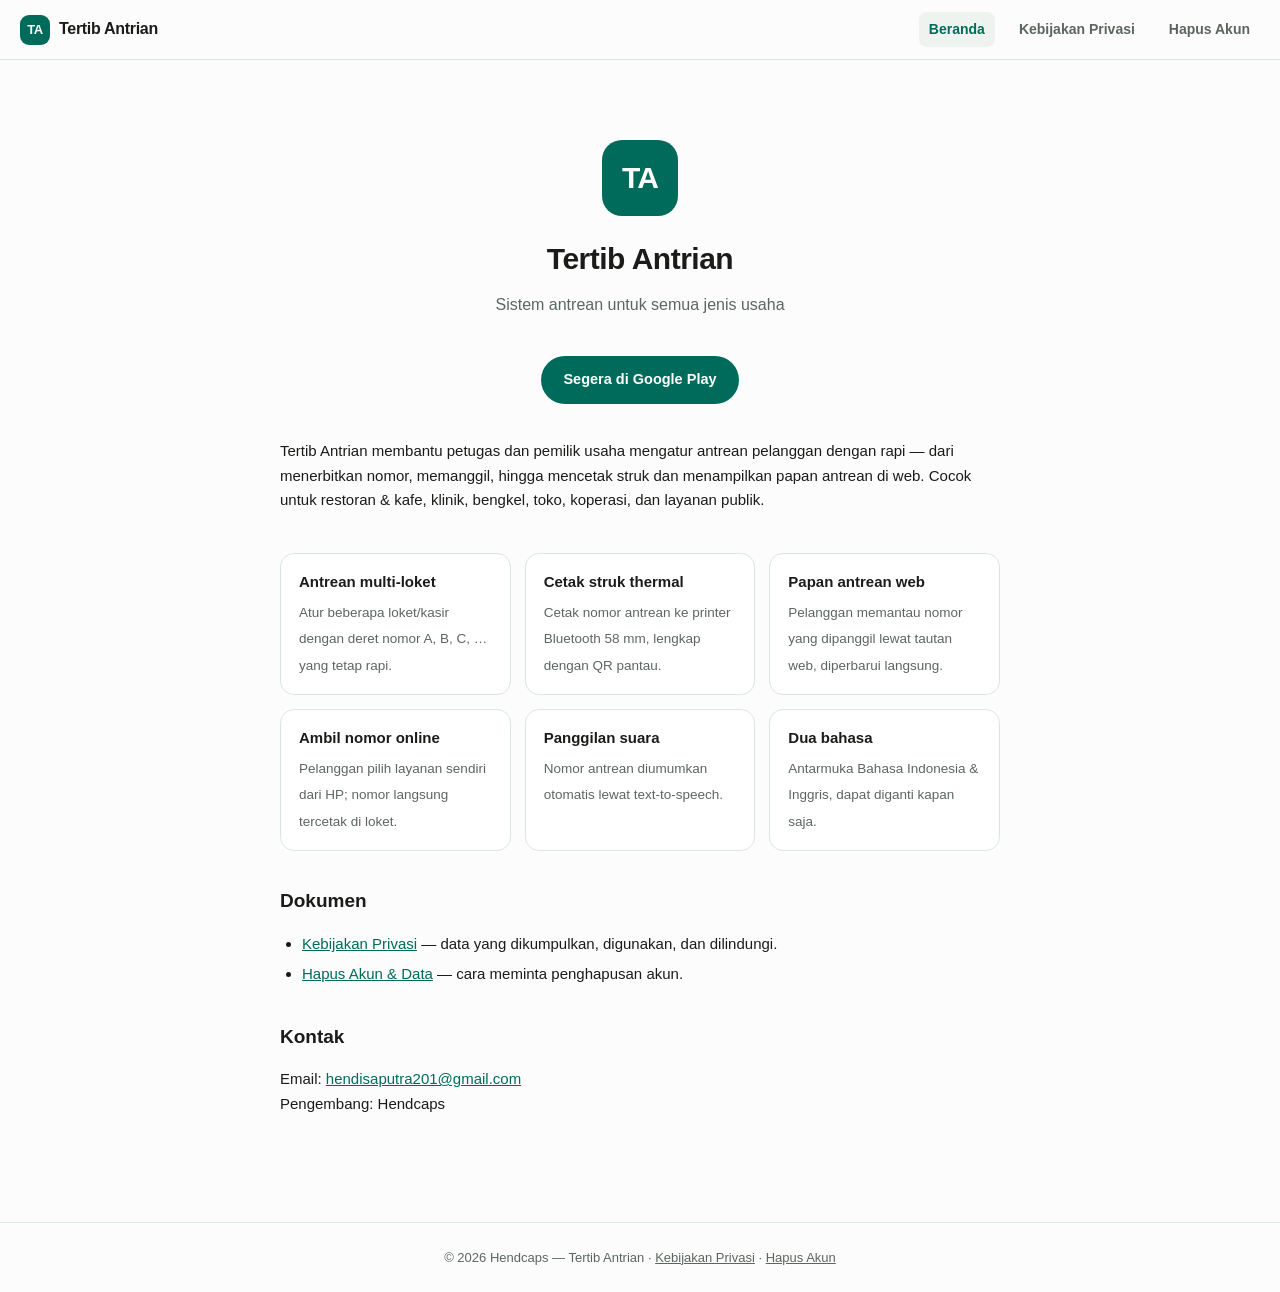
==== commit 28f20d40: "Add files via upload" ====
--- a/index.html
+++ b/index.html
@@ -3,162 +3,57 @@
 <head>
 <meta charset="utf-8">
 <meta name="viewport" content="width=device-width, initial-scale=1">
-<title>Kebijakan Privasi — Tertib Antrian</title>
-<style>
-  :root { color-scheme: light dark; }
-  * { box-sizing: border-box; }
-  body {
-    font-family: -apple-system, BlinkMacSystemFont, "Segoe UI", Roboto, sans-serif;
-    line-height: 1.65; margin: 0; padding: 40px 20px 80px;
-    background: #fbfcfb; color: #1b1c1a;
-  }
-  main { max-width: 760px; margin: 0 auto; }
-  h1 { font-size: 26px; margin: 0 0 4px; letter-spacing: -0.5px; }
-  h2 { font-size: 18px; margin: 34px 0 8px; }
-  h3 { font-size: 15px; margin: 20px 0 6px; }
-  p, li { font-size: 15px; }
-  ul { padding-left: 22px; }
-  li { margin: 4px 0; }
-  a { color: #006b5b; }
-  .muted { color: #5c6660; font-size: 13.5px; }
-  .box {
-    background: #eef3f0; border: 1px solid #dde5e0; border-radius: 12px;
-    padding: 14px 16px; margin: 16px 0;
-  }
-  hr { border: none; border-top: 1px solid #e0e5e1; margin: 40px 0; }
-  @media (prefers-color-scheme: dark) {
-    body { background: #14171a; color: #e6e9e6; }
-    a { color: #62d3bd; }
-    .muted { color: #9aa39d; }
-    .box { background: #1e2529; border-color: #2b333a; }
-    hr { border-top-color: #2b333a; }
-  }
-</style>
+<title>Tertib Antrian — Sistem Antrean untuk Semua Jenis Usaha</title>
+<meta name="description" content="Tertib Antrian: aplikasi kelola antrean multi-loket, cetak struk thermal 58mm, papan antrean web real-time, dan ambil nomor online.">
+<link rel="stylesheet" href="style.css">
 </head>
 <body>
+
+<nav class="nav">
+  <a class="brand" href="./"><span class="logo">TA</span> Tertib Antrian</a>
+  <a class="link active" href="./">Beranda</a>
+  <a class="link" href="playstore/">Kebijakan Privasi</a>
+  <a class="link" href="hapus-akun.html">Hapus Akun</a>
+</nav>
+
 <main>
+  <section class="hero">
+    <div class="logo-lg">TA</div>
+    <h1>Tertib Antrian</h1>
+    <p class="tag">Sistem antrean untuk semua jenis usaha</p>
+    <a class="cta" href="#" aria-disabled="true">Segera di Google Play</a>
+  </section>
 
-<h1>Kebijakan Privasi</h1>
-<p class="muted">Aplikasi <strong>Tertib Antrian</strong> (paket <code>com.hendcaps.antrio</code>)<br>
-Terakhir diperbarui: 3 September 2026 &middot; Berlaku sejak: 3 September 2026</p>
+  <p>Tertib Antrian membantu petugas dan pemilik usaha mengatur antrean pelanggan
+  dengan rapi — dari menerbitkan nomor, memanggil, hingga mencetak struk dan
+  menampilkan papan antrean di web. Cocok untuk restoran &amp; kafe, klinik, bengkel,
+  toko, koperasi, dan layanan publik.</p>
 
-<p>Kebijakan Privasi ini menjelaskan bagaimana <strong>Hendcaps</strong> ("kami")
-mengumpulkan, menggunakan, menyimpan, dan melindungi data ketika Anda menggunakan
-aplikasi <strong>Tertib Antrian</strong> ("Aplikasi"). Aplikasi ini adalah sistem
-manajemen antrean untuk petugas/pemilik usaha.</p>
+  <div class="features">
+    <div class="feature"><b>Antrean multi-loket</b><span>Atur beberapa loket/kasir dengan deret nomor A, B, C, … yang tetap rapi.</span></div>
+    <div class="feature"><b>Cetak struk thermal</b><span>Cetak nomor antrean ke printer Bluetooth 58&nbsp;mm, lengkap dengan QR pantau.</span></div>
+    <div class="feature"><b>Papan antrean web</b><span>Pelanggan memantau nomor yang dipanggil lewat tautan web, diperbarui langsung.</span></div>
+    <div class="feature"><b>Ambil nomor online</b><span>Pelanggan pilih layanan sendiri dari HP; nomor langsung tercetak di loket.</span></div>
+    <div class="feature"><b>Panggilan suara</b><span>Nomor antrean diumumkan otomatis lewat text-to-speech.</span></div>
+    <div class="feature"><b>Dua bahasa</b><span>Antarmuka Bahasa Indonesia &amp; Inggris, dapat diganti kapan saja.</span></div>
+  </div>
 
-<h2>1. Data yang Kami Kumpulkan</h2>
+  <h2>Dokumen</h2>
+  <ul>
+    <li><a href="playstore/">Kebijakan Privasi</a> — data yang dikumpulkan, digunakan, dan dilindungi.</li>
+    <li><a href="hapus-akun.html">Hapus Akun &amp; Data</a> — cara meminta penghapusan akun.</li>
+  </ul>
 
-<h3>a. Data akun</h3>
-<ul>
-  <li><strong>Alamat email</strong> — dipakai untuk membuat akun petugas, masuk (login),
-      verifikasi email, dan pemulihan kata sandi.</li>
-  <li><strong>Kata sandi</strong> — tidak pernah kami simpan dalam bentuk teks biasa.
-      Autentikasi ditangani oleh Google Firebase Authentication dan kata sandi
-      disimpan dalam bentuk terenkripsi/hash oleh Firebase.</li>
-</ul>
+  <h2>Kontak</h2>
+  <p>Email: <a href="mailto:hendisaputra201@gmail.com">hendisaputra201@gmail.com</a><br>
+  Pengembang: Hendcaps</p>
+</main>
 
-<h3>b. Data usaha & antrean yang Anda masukkan</h3>
-<ul>
-  <li>Nama usaha, alamat/cabang, jenis usaha, daftar layanan, dan catatan pada struk.</li>
-  <li>Data antrean harian: nomor antrean, jenis layanan, waktu diterbitkan/dipanggil/dilayani,
-      status, dan penanda prioritas.</li>
-</ul>
-<p>Data ini disinkronkan ke basis data <strong>Supabase</strong> agar papan antrean
-dapat ditampilkan di halaman web pemantau dan halaman ambil nomor online. Setiap
-akun hanya dapat mengakses datanya sendiri (dibatasi berdasarkan ID akun Firebase).</p>
+<footer>
+  &copy; 2026 Hendcaps — Tertib Antrian &middot;
+  <a href="playstore/">Kebijakan Privasi</a> &middot;
+  <a href="hapus-akun.html">Hapus Akun</a>
+</footer>
 
-<h3>c. Data yang disimpan di perangkat Anda</h3>
-<ul>
-  <li>Pilihan bahasa aplikasi (Indonesia/Inggris).</li>
-  <li>Salinan data antrean & pengaturan usaha per akun, agar tetap tersedia saat
-      aplikasi dibuka kembali atau saat offline.</li>
-  <li><strong>Fitur "Ingat saya"</strong> (opsional): bila Anda mengaktifkannya, email
-      dan kata sandi disimpan secara lokal di perangkat (kata sandi dikodekan dengan
-      base64 — ini hanya untuk kenyamanan pada perangkat pribadi, bukan enkripsi kuat).
-      Data ini tidak dikirim ke server kami dan dapat dihapus dengan menonaktifkan
-      "Ingat saya" atau menghapus data aplikasi.</li>
-</ul>
-
-<h3>d. Data yang TIDAK kami kumpulkan</h3>
-<ul>
-  <li>Kami tidak menampilkan iklan.</li>
-  <li>Kami tidak memakai layanan analitik pihak ketiga atau pelacak (tracker).</li>
-  <li>Kami tidak mengumpulkan lokasi presisi, kontak, foto, atau daftar aplikasi Anda.</li>
-  <li>Kami tidak menjual atau menyewakan data Anda kepada siapa pun.</li>
-</ul>
-
-<h2>2. Izin (Permission) Aplikasi</h2>
-<ul>
-  <li><strong>Internet</strong> — untuk autentikasi dan sinkronisasi data antrean.</li>
-  <li><strong>Bluetooth / perangkat sekitar</strong> — hanya untuk menghubungkan dan
-      mencetak struk ke printer thermal 58&nbsp;mm. Kami tidak memindai atau menyimpan
-      informasi perangkat Bluetooth lain.</li>
-</ul>
-
-<h2>3. Cara Kami Menggunakan Data</h2>
-<ul>
-  <li>Menyediakan fungsi inti: membuat akun, menerbitkan & memanggil nomor antrean,
-      mencetak struk, dan menampilkan papan antrean web.</li>
-  <li>Menyimpan pengaturan & riwayat antrean Anda antar-sesi.</li>
-  <li>Mengirim email verifikasi dan email pemulihan kata sandi.</li>
-</ul>
-<p>Kami memproses data berdasarkan kebutuhan pelaksanaan layanan yang Anda minta.</p>
-
-<h2>4. Layanan Pihak Ketiga</h2>
-<p>Aplikasi menggunakan penyedia berikut untuk memproses data:</p>
-<ul>
-  <li><strong>Google Firebase</strong> (Authentication &amp; Hosting) — Google LLC.
-      Lihat <a href="https://firebase.google.com/support/privacy" target="_blank" rel="noopener">kebijakan privasi Firebase</a>.</li>
-  <li><strong>Supabase</strong> (basis data &amp; sinkronisasi realtime) — Supabase, Inc.
-      Lihat <a href="https://supabase.com/privacy" target="_blank" rel="noopener">kebijakan privasi Supabase</a>.</li>
-</ul>
-<p>Data dapat disimpan di server penyedia ini yang berlokasi di luar Indonesia.</p>
-
-<h2>5. Penyimpanan &amp; Retensi Data</h2>
-<ul>
-  <li>Data akun dan data antrean disimpan selama akun Anda aktif.</li>
-  <li>Anda dapat menekan tombol <strong>"Reset antrean"</strong> di aplikasi untuk
-      menghapus seluruh nomor & riwayat antrean hari itu.</li>
-  <li>Data di perangkat akan hilang bila Anda menghapus data aplikasi atau
-      meng-uninstall Aplikasi.</li>
-</ul>
-
-<h2>6. Menghapus Akun &amp; Data Anda</h2>
-<div class="box">
-  <p style="margin:0">Untuk meminta penghapusan akun beserta seluruh data terkait
-  (email, data usaha, dan data antrean di server), kirim email ke
-  <a href="mailto:hendisaputra201@gmail.com">hendisaputra201@gmail.com</a>
-  dari alamat email akun Anda, dengan subjek <em>"Hapus Akun Tertib Antrian"</em>.
-  Permintaan akan diproses dalam waktu paling lama 30 hari.</p>
-</div>
-
-<h2>7. Keamanan</h2>
-<p>Koneksi ke server menggunakan enkripsi HTTPS/TLS. Autentikasi memakai token dari
-Firebase, dan akses basis data dibatasi oleh aturan keamanan (Row Level Security)
-sehingga tiap akun hanya bisa membaca/menulis datanya sendiri. Walau demikian, tidak
-ada metode transmisi atau penyimpanan elektronik yang 100% aman.</p>
-
-<h2>8. Anak-anak</h2>
-<p>Aplikasi ini ditujukan untuk petugas/pemilik usaha dan tidak diperuntukkan bagi
-anak di bawah 13 tahun. Kami tidak dengan sengaja mengumpulkan data dari anak-anak.</p>
-
-<h2>9. Perubahan Kebijakan</h2>
-<p>Kami dapat memperbarui Kebijakan Privasi ini dari waktu ke waktu. Perubahan akan
-diumumkan melalui halaman ini dengan memperbarui tanggal "Terakhir diperbarui" di atas.</p>
-
-<h2>10. Kontak</h2>
-<p>Jika ada pertanyaan mengenai Kebijakan Privasi ini atau data Anda:</p>
-<ul>
-  <li>Email: <a href="mailto:hendisaputra201@gmail.com">hendisaputra201@gmail.com</a></li>
-  <li>Pengembang: Hendcaps</li>
-</ul>
-
-<hr>
-<p class="muted">&copy; 2026 Hendcaps — Tertib Antrian. Dokumen ini disediakan untuk
-memenuhi persyaratan Kebijakan Privasi Google Play. Untuk kepastian hukum, tinjau
-bersama penasihat hukum sesuai kebutuhan usaha Anda.</p>
-
-</main>
 </body>
 </html>
--- a/style.css
+++ b/style.css
@@ -0,0 +1,110 @@
+/* Tertib Antrian — situs web (Home, Kebijakan Privasi, Hapus Akun) */
+:root {
+  color-scheme: light dark;
+  --bg: #fbfcfb;
+  --surface: #ffffff;
+  --text: #1b1c1a;
+  --muted: #5c6660;
+  --primary: #006b5b;
+  --primary-ink: #ffffff;
+  --border: #dde5e0;
+  --box: #eef3f0;
+}
+@media (prefers-color-scheme: dark) {
+  :root {
+    --bg: #14171a;
+    --surface: #1e2529;
+    --text: #e6e9e6;
+    --muted: #9aa39d;
+    --primary: #62d3bd;
+    --primary-ink: #06251f;
+    --border: #2b333a;
+    --box: #1e2529;
+  }
+}
+
+* { box-sizing: border-box; }
+body {
+  font-family: -apple-system, BlinkMacSystemFont, "Segoe UI", Roboto, sans-serif;
+  line-height: 1.65; margin: 0; background: var(--bg); color: var(--text);
+  -webkit-font-smoothing: antialiased;
+}
+a { color: var(--primary); }
+
+/* ---- Panel navigasi ---- */
+.nav {
+  position: sticky; top: 0; z-index: 10;
+  display: flex; align-items: center; gap: 14px;
+  padding: 12px 20px;
+  background: color-mix(in srgb, var(--bg) 88%, transparent);
+  backdrop-filter: blur(8px);
+  border-bottom: 1px solid var(--border);
+}
+.nav .brand {
+  display: flex; align-items: center; gap: 9px;
+  font-weight: 800; letter-spacing: -0.3px; text-decoration: none; color: var(--text);
+  margin-right: auto;
+}
+.nav .logo {
+  width: 30px; height: 30px; border-radius: 9px;
+  background: var(--primary); color: var(--primary-ink);
+  display: flex; align-items: center; justify-content: center;
+  font-weight: 800; font-size: 13px; letter-spacing: -0.5px;
+}
+.nav a.link {
+  text-decoration: none; color: var(--muted); font-size: 14px; font-weight: 600;
+  padding: 6px 10px; border-radius: 8px;
+}
+.nav a.link:hover { color: var(--text); background: var(--box); }
+.nav a.link.active { color: var(--primary); background: var(--box); }
+
+/* ---- Isi ---- */
+main { max-width: 760px; margin: 0 auto; padding: 40px 20px 90px; }
+main.narrow { max-width: 620px; }
+
+h1 { font-size: 26px; margin: 0 0 6px; letter-spacing: -0.5px; }
+h2 { font-size: 19px; margin: 34px 0 8px; }
+h3 { font-size: 15px; margin: 20px 0 6px; }
+p, li { font-size: 15px; }
+ul, ol { padding-left: 22px; }
+li { margin: 5px 0; }
+.muted { color: var(--muted); font-size: 13.5px; }
+
+.box {
+  background: var(--box); border: 1px solid var(--border); border-radius: 12px;
+  padding: 16px 18px; margin: 18px 0;
+}
+table { border-collapse: collapse; width: 100%; margin: 12px 0; font-size: 14.5px; }
+th, td { border: 1px solid var(--border); padding: 8px 10px; text-align: left; vertical-align: top; }
+th { background: var(--box); }
+hr { border: none; border-top: 1px solid var(--border); margin: 40px 0; }
+
+/* ---- Beranda ---- */
+.hero { text-align: center; padding: 40px 0 20px; }
+.hero .logo-lg {
+  width: 76px; height: 76px; border-radius: 20px; margin: 0 auto 18px;
+  background: var(--primary); color: var(--primary-ink);
+  display: flex; align-items: center; justify-content: center;
+  font-weight: 800; font-size: 30px; letter-spacing: -1px;
+}
+.hero h1 { font-size: 30px; }
+.hero p.tag { color: var(--muted); font-size: 16px; margin-top: 8px; }
+.cta {
+  display: inline-block; margin-top: 22px; padding: 12px 22px;
+  background: var(--primary); color: var(--primary-ink);
+  border-radius: 999px; text-decoration: none; font-weight: 700; font-size: 14.5px;
+}
+.cta.ghost { background: transparent; color: var(--primary); border: 1px solid var(--primary); }
+
+.features { display: grid; grid-template-columns: repeat(auto-fit, minmax(220px, 1fr)); gap: 14px; margin-top: 40px; }
+.feature {
+  background: var(--surface); border: 1px solid var(--border); border-radius: 14px; padding: 16px 18px;
+}
+.feature b { display: block; font-size: 15px; margin-bottom: 4px; }
+.feature span { color: var(--muted); font-size: 13.5px; }
+
+footer {
+  border-top: 1px solid var(--border); padding: 24px 20px; text-align: center;
+  color: var(--muted); font-size: 13px;
+}
+footer a { color: var(--muted); }
